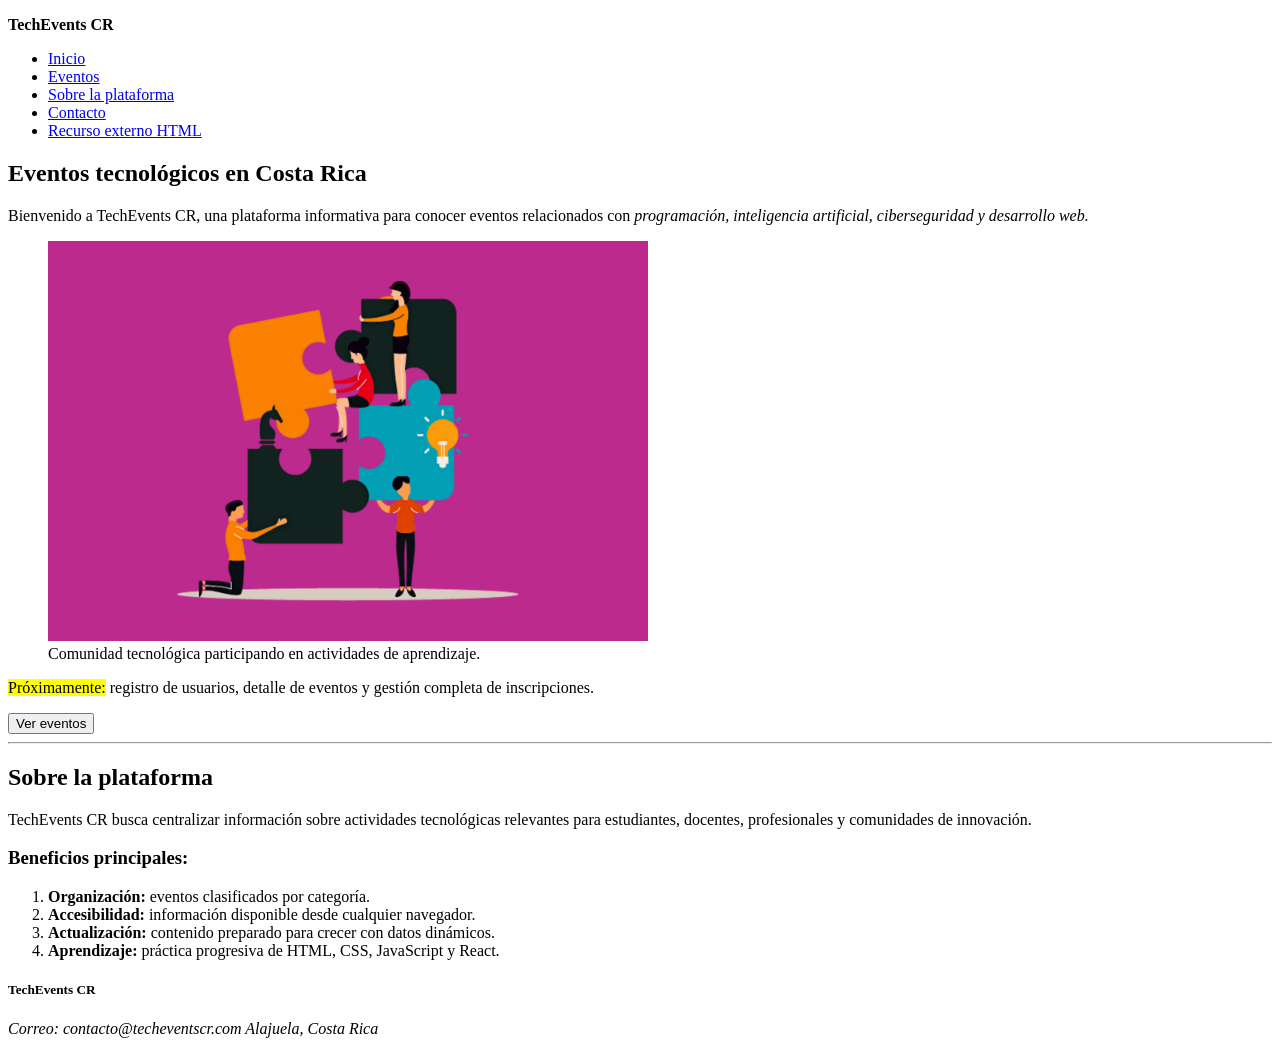
==== index.html @ 078d6c4d "Add files via upload" ====
<!DOCTYPE html>
<html lang="en">

<head>
    <meta charset="UTF-8">
    <meta name="viewport" content="width=device-width, initial-scale=1.0">
    <title>TechEvents CR | Inicio</title>
</head>

<body>
    <main>
        <header>
            <p><strong>TechEvents CR</strong></p>
            <nav>
                <ul>
                    <li><a href="index.html">Inicio</a></li>
                    <li><a href="eventos.html">Eventos</a></li>
                    <li><a href="#sobre-plataforma">Sobre la plataforma</a></li>
                    <li><a href="#contacto">Contacto</a></li>
                    <li><a href="https://www.w3schools.com/" target="_blank">Recurso externo HTML</a></li>
                </ul>
            </nav>
        </header>
        <section id="inicio">
            <h1>Eventos tecnológicos en Costa Rica</h1>

            <p>Bienvenido a TechEvents CR, una plataforma informativa para
                conocer eventos relacionados con <em>programación, inteligencia artificial,
                    ciberseguridad y desarrollo web.</em></p>

            <figure>
                <img src="assets/images/hero-eventos.png" alt="Personas en un evento tecnológico" width="600px">
                <figcaption>
                    Comunidad tecnológica participando en actividades de aprendizaje.
                </figcaption>
            </figure>
            <p>
                <mark>Próximamente:</mark> registro de usuarios, detalle de eventos y gestión completa de inscripciones.
            </p>
            <button>Ver eventos</button>
        </section>
        <hr>
        <section id="sobre-plataforma">
            <h2>Sobre la plataforma</h2>
            <p>TechEvents CR busca centralizar información sobre actividades tecnológicas relevantes para estudiantes,
                docentes, profesionales y comunidades de innovación.</p>
            <h3>Beneficios principales:</h3>
            <ol>
                <li><b>Organización:</b> eventos clasificados por categoría.</li>
                <li><b>Accesibilidad:</b> información disponible desde cualquier navegador.</li>
                <li><b>Actualización:</b> contenido preparado para crecer con datos dinámicos.</li>
                <li><b>Aprendizaje:</b> práctica progresiva de HTML, CSS, JavaScript y React.</li>
            </ol>
        </section>
    </main>
    <footer id="contacto">
        <h5>TechEvents CR</h5>
        <address>
            Correo: contacto@techeventscr.com
            Alajuela, Costa Rica
        </address>
    </footer>
</body>

</html>
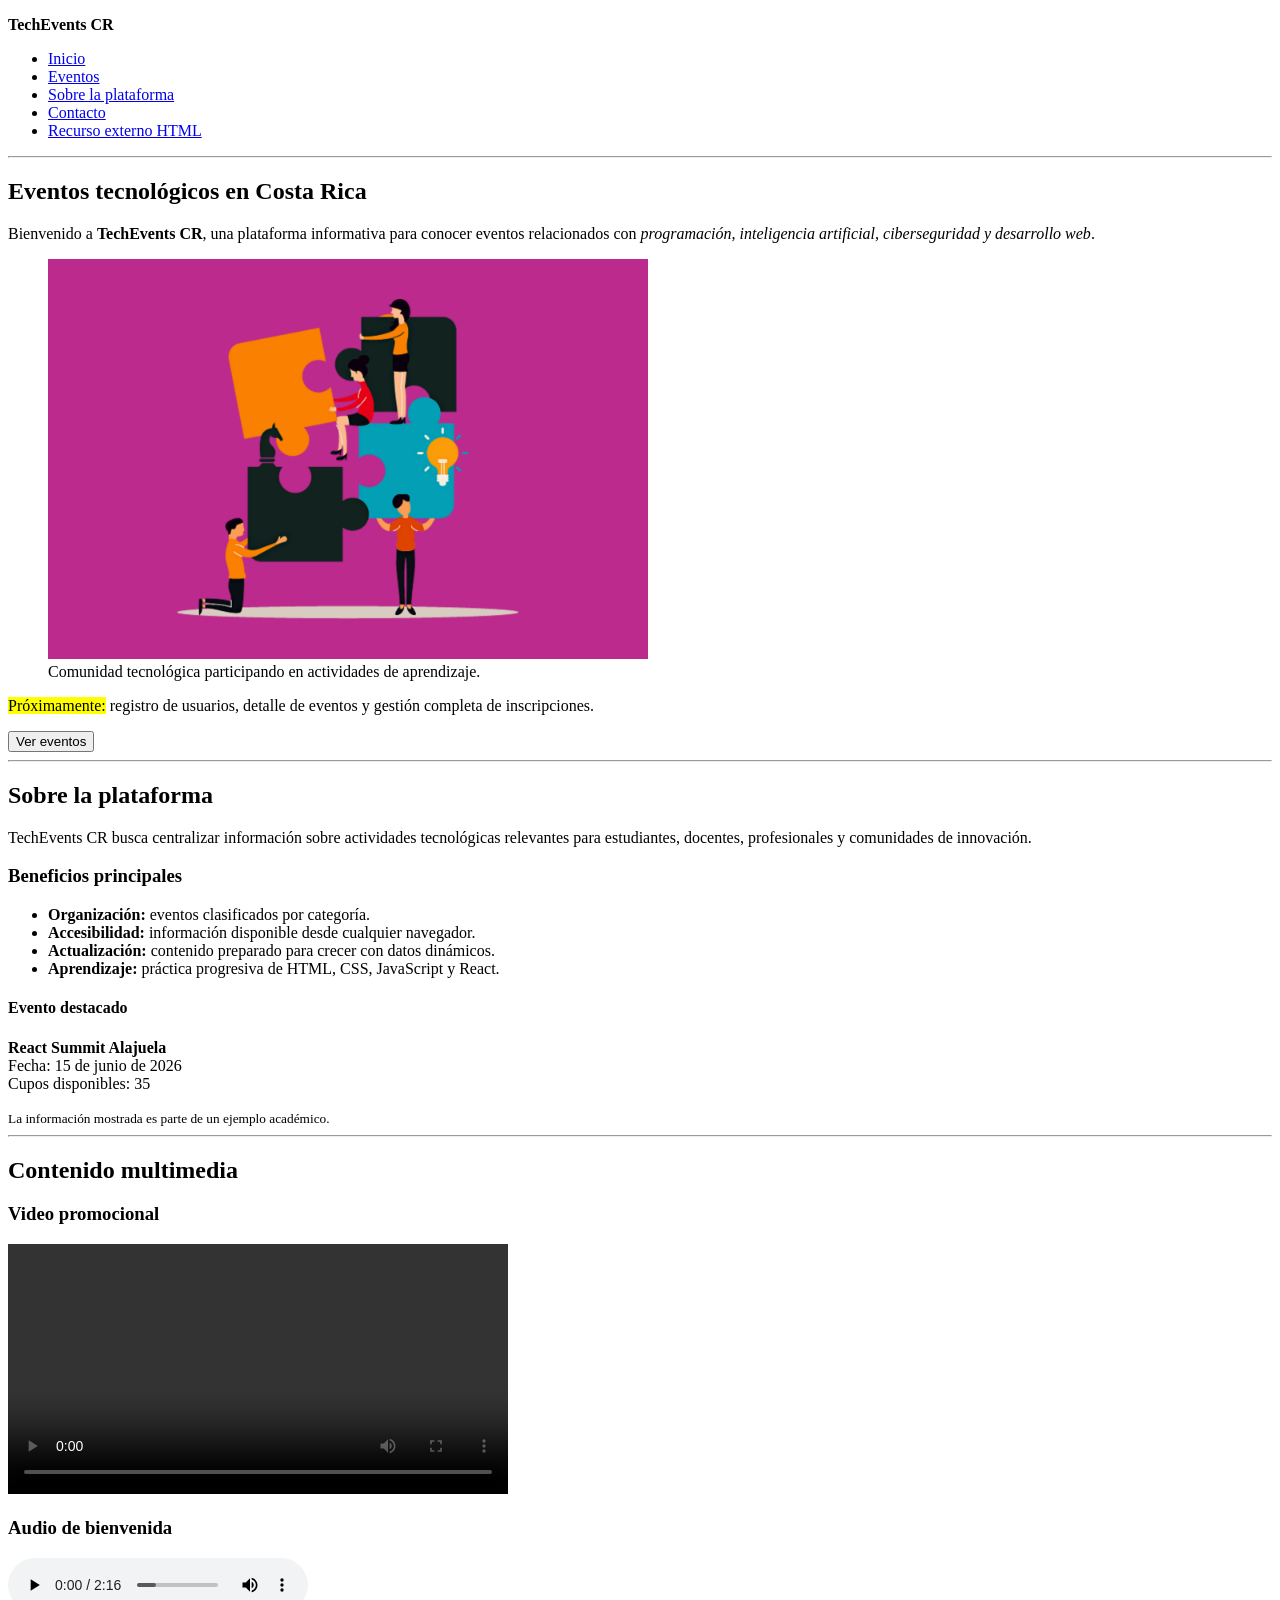
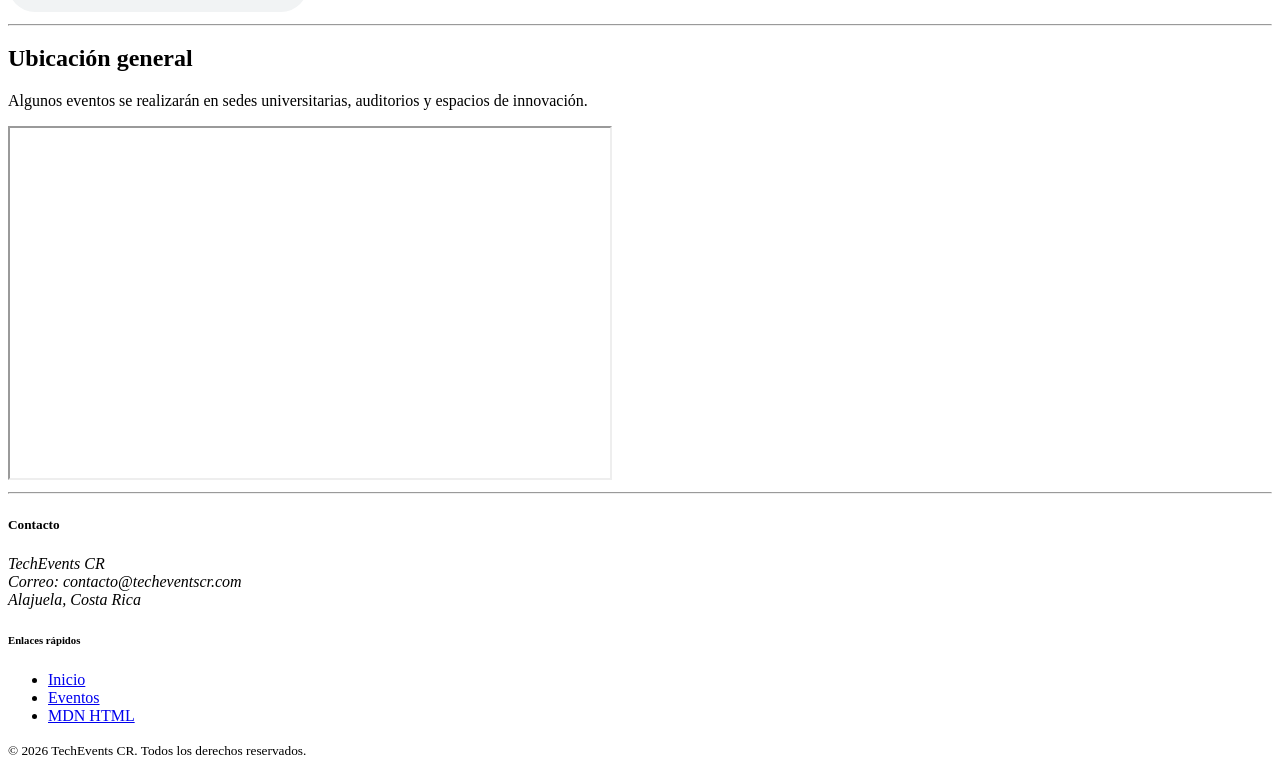
==== commit 78bc0dfe: "Localize pages to Spanish and add media Translate site to Spanish and enrich content in index.html a" ====
--- a/index.html
+++ b/index.html
@@ -1,65 +1,170 @@
 <!DOCTYPE html>
-<html lang="en">
-
+<html lang="es">
 <head>
     <meta charset="UTF-8">
     <meta name="viewport" content="width=device-width, initial-scale=1.0">
+    <meta 
+        name="description" 
+        content="TechEvents CR es un sitio web informativo sobre eventos tecnológicos en Costa Rica."
+    >
+    <meta 
+        name="keywords" 
+        content="eventos tecnológicos, Costa Rica, programación, inteligencia artificial, ciberseguridad, desarrollo web"
+    >
+    <meta name="author" content="TechEvents CR">
+
     <title>TechEvents CR | Inicio</title>
 </head>
 
 <body>
+
+    <header>
+        <p><strong>TechEvents CR</strong></p>
+
+        <nav>
+            <ul>
+                <li><a href="index.html">Inicio</a></li>
+                <li><a href="eventos.html">Eventos</a></li>
+                <li><a href="#sobre-plataforma">Sobre la plataforma</a></li>
+                <li><a href="#contacto">Contacto</a></li>
+                <li>
+                    <a href="https://www.w3schools.com/html/" target="_blank">
+                        Recurso externo HTML
+                    </a>
+                </li>
+            </ul>
+        </nav>
+    </header>
+
+    <hr>
+
     <main>
-        <header>
-            <p><strong>TechEvents CR</strong></p>
-            <nav>
-                <ul>
-                    <li><a href="index.html">Inicio</a></li>
-                    <li><a href="eventos.html">Eventos</a></li>
-                    <li><a href="#sobre-plataforma">Sobre la plataforma</a></li>
-                    <li><a href="#contacto">Contacto</a></li>
-                    <li><a href="https://www.w3schools.com/" target="_blank">Recurso externo HTML</a></li>
-                </ul>
-            </nav>
-        </header>
+
         <section id="inicio">
             <h1>Eventos tecnológicos en Costa Rica</h1>
 
-            <p>Bienvenido a TechEvents CR, una plataforma informativa para
-                conocer eventos relacionados con <em>programación, inteligencia artificial,
-                    ciberseguridad y desarrollo web.</em></p>
+            <p>
+                Bienvenido a <strong>TechEvents CR</strong>, una plataforma informativa para conocer
+                eventos relacionados con <em>programación, inteligencia artificial, ciberseguridad
+                y desarrollo web</em>.
+            </p>
 
             <figure>
-                <img src="assets/images/hero-eventos.png" alt="Personas en un evento tecnológico" width="600px">
+                <img 
+                    src="assets/images/hero-eventos.png" 
+                    alt="Personas participando en un evento tecnológico"
+                    width="600"
+                >
                 <figcaption>
                     Comunidad tecnológica participando en actividades de aprendizaje.
                 </figcaption>
             </figure>
+
             <p>
-                <mark>Próximamente:</mark> registro de usuarios, detalle de eventos y gestión completa de inscripciones.
+                <mark>Próximamente:</mark> registro de usuarios, detalle de eventos y gestión completa
+                de inscripciones.
             </p>
+
             <button>Ver eventos</button>
         </section>
+
         <hr>
+
         <section id="sobre-plataforma">
             <h2>Sobre la plataforma</h2>
-            <p>TechEvents CR busca centralizar información sobre actividades tecnológicas relevantes para estudiantes,
-                docentes, profesionales y comunidades de innovación.</p>
-            <h3>Beneficios principales:</h3>
-            <ol>
-                <li><b>Organización:</b> eventos clasificados por categoría.</li>
-                <li><b>Accesibilidad:</b> información disponible desde cualquier navegador.</li>
-                <li><b>Actualización:</b> contenido preparado para crecer con datos dinámicos.</li>
-                <li><b>Aprendizaje:</b> práctica progresiva de HTML, CSS, JavaScript y React.</li>
-            </ol>
+
+            <p>
+                TechEvents CR busca centralizar información sobre actividades tecnológicas relevantes
+                para estudiantes, docentes, profesionales y comunidades de innovación.
+            </p>
+
+            <h3>Beneficios principales</h3>
+
+            <ul>
+                <li><strong>Organización:</strong> eventos clasificados por categoría.</li>
+                <li><strong>Accesibilidad:</strong> información disponible desde cualquier navegador.</li>
+                <li><strong>Actualización:</strong> contenido preparado para crecer con datos dinámicos.</li>
+                <li><strong>Aprendizaje:</strong> práctica progresiva de HTML, CSS, JavaScript y React.</li>
+            </ul>
         </section>
+
+        <aside>
+            <h4>Evento destacado</h4>
+
+            <p>
+                <strong>React Summit Alajuela</strong><br>
+                Fecha: <time datetime="2026-06-15">15 de junio de 2026</time><br>
+                Cupos disponibles: <span>35</span>
+            </p>
+
+            <small>
+                La información mostrada es parte de un ejemplo académico.
+            </small>
+        </aside>
+
+        <hr>
+
+        <section>
+            <h2>Contenido multimedia</h2>
+
+            <h3>Video promocional</h3>
+
+            <video controls width="500">
+                <source src="assets/video/promo-evento.mp4" type="video/mp4">
+                Su navegador no soporta la reproducción de video.
+            </video>
+
+            <h3>Audio de bienvenida</h3>
+
+            <audio controls>
+                <source src="assets/audio/bienvenida.mp3" type="audio/mpeg">
+                Su navegador no soporta la reproducción de audio.
+            </audio>
+        </section>
+
+        <hr>
+
+        <section>
+            <h2>Ubicación general</h2>
+
+            <p>
+                Algunos eventos se realizarán en sedes universitarias, auditorios y espacios de innovación.
+            </p>
+
+            <iframe 
+                src="https://www.google.com/maps?q=Alajuela,Costa%20Rica&output=embed"
+                width="600"
+                height="350"
+                loading="lazy"
+                title="Mapa de Alajuela Costa Rica">
+            </iframe>
+        </section>
+
     </main>
+
+    <hr>
+
     <footer id="contacto">
-        <h5>TechEvents CR</h5>
+        <h5>Contacto</h5>
+
         <address>
-            Correo: contacto@techeventscr.com
+            TechEvents CR<br>
+            Correo: contacto@techeventscr.com<br>
             Alajuela, Costa Rica
         </address>
+
+        <h6>Enlaces rápidos</h6>
+
+        <ul>
+            <li><a href="index.html">Inicio</a></li>
+            <li><a href="eventos.html">Eventos</a></li>
+            <li><a href="https://developer.mozilla.org/es/docs/Web/HTML" target="_blank">MDN HTML</a></li>
+        </ul>
+
+        <p>
+            <small>&copy; 2026 TechEvents CR. Todos los derechos reservados.</small>
+        </p>
     </footer>
+
 </body>
-
 </html>
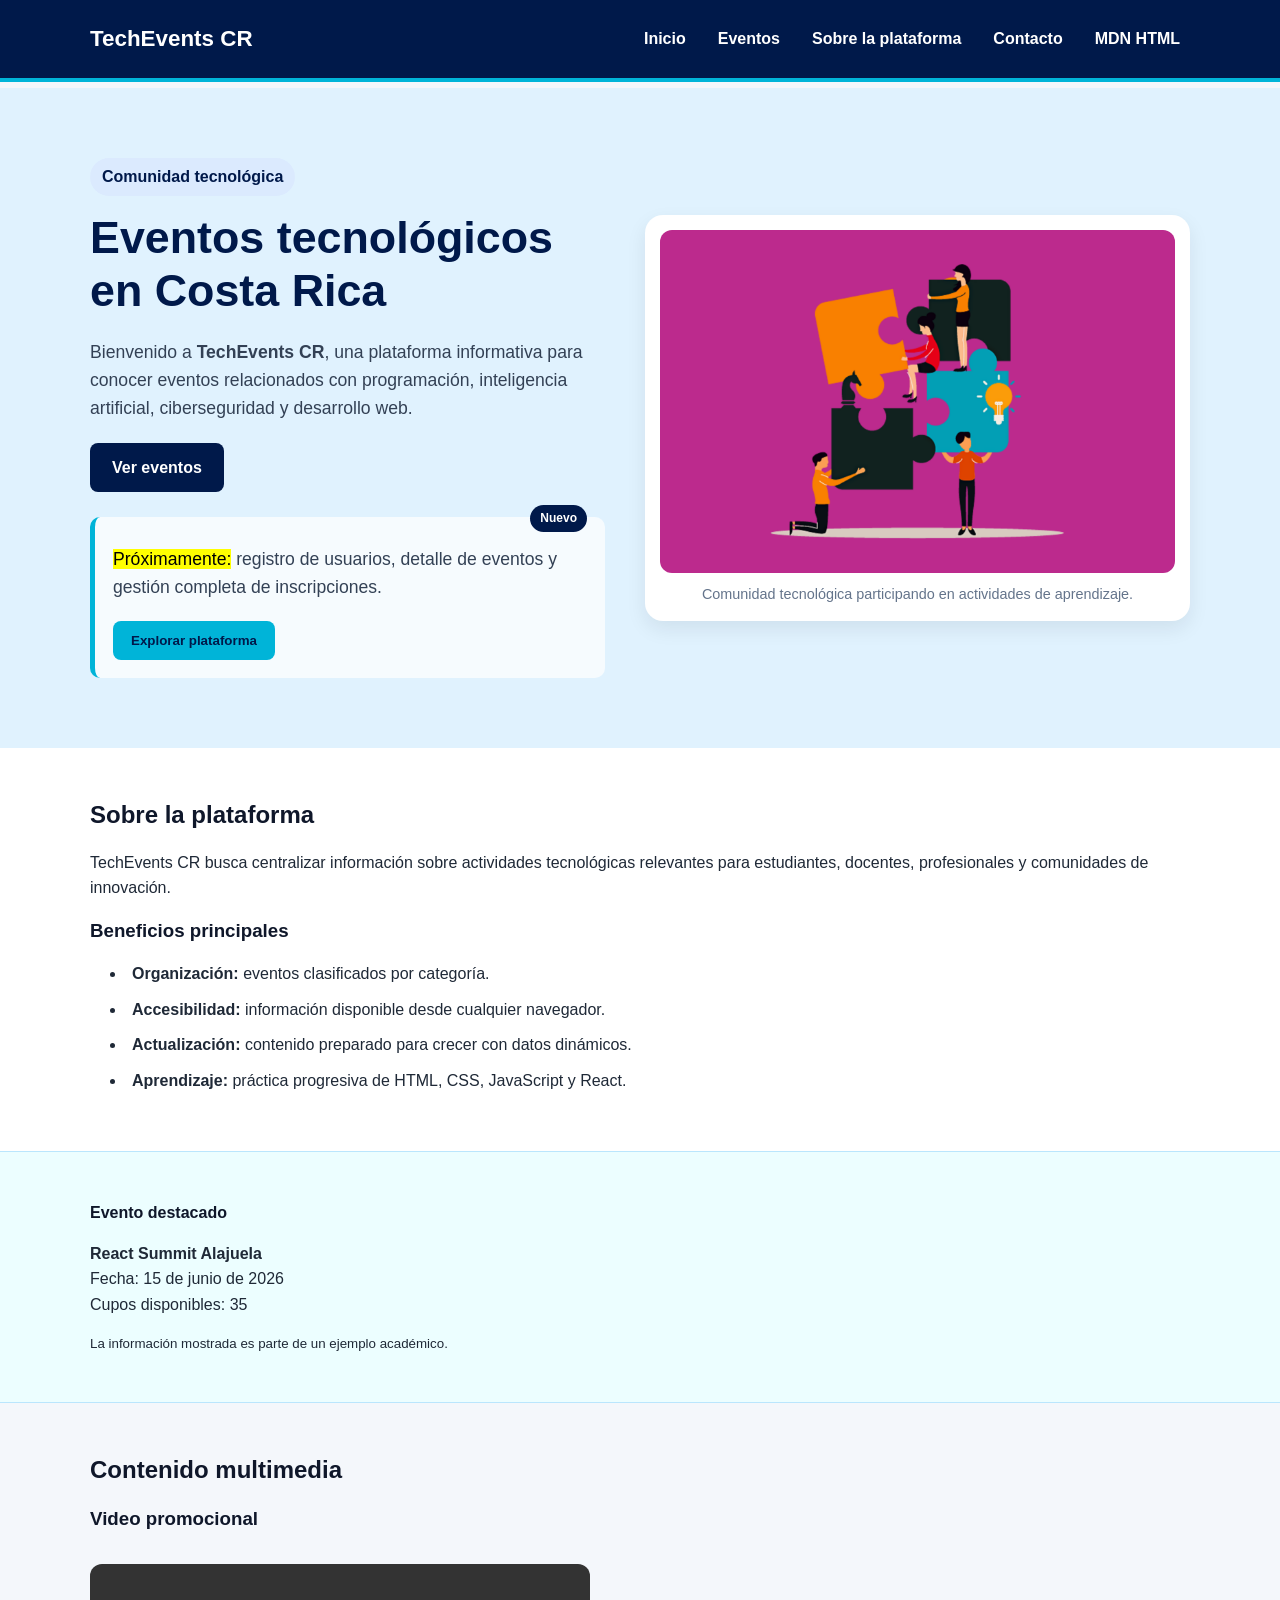
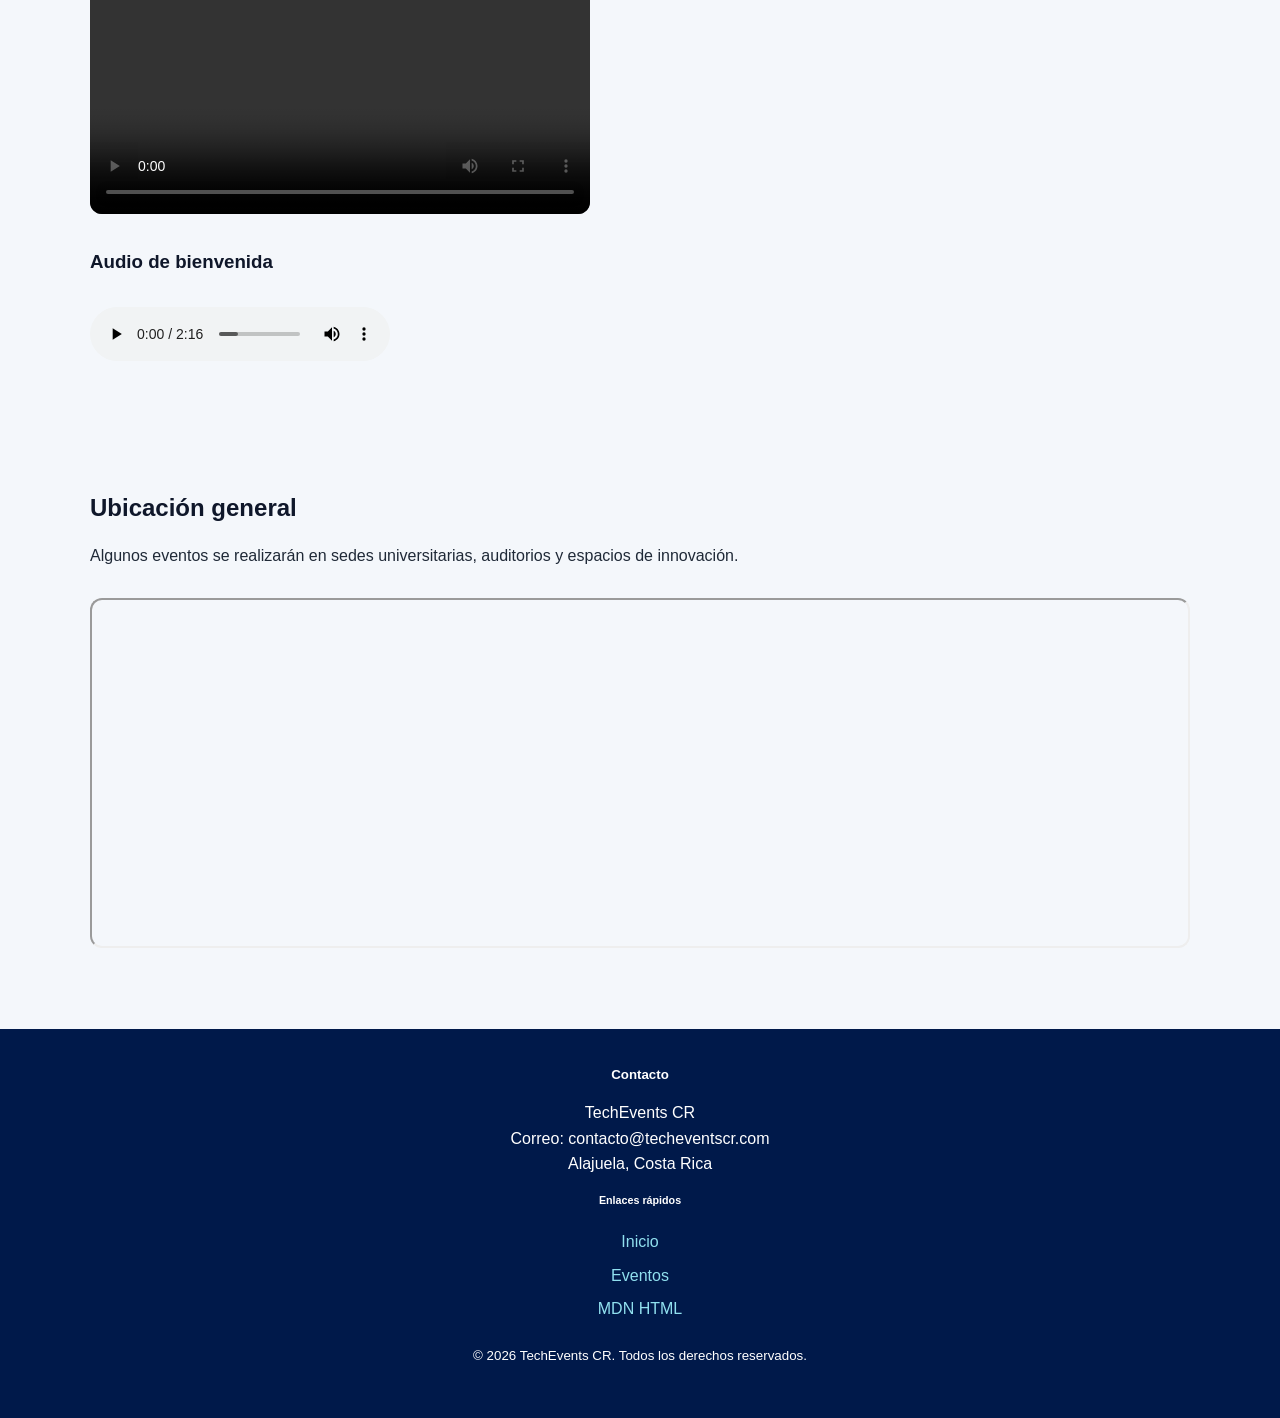
==== commit bee89152: "asdasd asdasd" ====
--- a/index.html
+++ b/index.html
@@ -1,170 +1,179 @@
-<!DOCTYPE html>
-<html lang="es">
-<head>
-    <meta charset="UTF-8">
-    <meta name="viewport" content="width=device-width, initial-scale=1.0">
-    <meta 
-        name="description" 
-        content="TechEvents CR es un sitio web informativo sobre eventos tecnológicos en Costa Rica."
-    >
-    <meta 
-        name="keywords" 
-        content="eventos tecnológicos, Costa Rica, programación, inteligencia artificial, ciberseguridad, desarrollo web"
-    >
-    <meta name="author" content="TechEvents CR">
-
-    <title>TechEvents CR | Inicio</title>
-</head>
-
-<body>
-
-    <header>
-        <p><strong>TechEvents CR</strong></p>
-
-        <nav>
-            <ul>
-                <li><a href="index.html">Inicio</a></li>
-                <li><a href="eventos.html">Eventos</a></li>
-                <li><a href="#sobre-plataforma">Sobre la plataforma</a></li>
-                <li><a href="#contacto">Contacto</a></li>
-                <li>
-                    <a href="https://www.w3schools.com/html/" target="_blank">
-                        Recurso externo HTML
-                    </a>
-                </li>
-            </ul>
-        </nav>
-    </header>
-
-    <hr>
-
-    <main>
-
-        <section id="inicio">
-            <h1>Eventos tecnológicos en Costa Rica</h1>
-
-            <p>
-                Bienvenido a <strong>TechEvents CR</strong>, una plataforma informativa para conocer
-                eventos relacionados con <em>programación, inteligencia artificial, ciberseguridad
-                y desarrollo web</em>.
-            </p>
-
-            <figure>
-                <img 
-                    src="assets/images/hero-eventos.png" 
-                    alt="Personas participando en un evento tecnológico"
-                    width="600"
-                >
-                <figcaption>
-                    Comunidad tecnológica participando en actividades de aprendizaje.
-                </figcaption>
-            </figure>
-
-            <p>
-                <mark>Próximamente:</mark> registro de usuarios, detalle de eventos y gestión completa
-                de inscripciones.
-            </p>
-
-            <button>Ver eventos</button>
-        </section>
-
-        <hr>
-
-        <section id="sobre-plataforma">
-            <h2>Sobre la plataforma</h2>
-
-            <p>
-                TechEvents CR busca centralizar información sobre actividades tecnológicas relevantes
-                para estudiantes, docentes, profesionales y comunidades de innovación.
-            </p>
-
-            <h3>Beneficios principales</h3>
-
-            <ul>
-                <li><strong>Organización:</strong> eventos clasificados por categoría.</li>
-                <li><strong>Accesibilidad:</strong> información disponible desde cualquier navegador.</li>
-                <li><strong>Actualización:</strong> contenido preparado para crecer con datos dinámicos.</li>
-                <li><strong>Aprendizaje:</strong> práctica progresiva de HTML, CSS, JavaScript y React.</li>
-            </ul>
-        </section>
-
-        <aside>
-            <h4>Evento destacado</h4>
-
-            <p>
-                <strong>React Summit Alajuela</strong><br>
-                Fecha: <time datetime="2026-06-15">15 de junio de 2026</time><br>
-                Cupos disponibles: <span>35</span>
-            </p>
-
-            <small>
-                La información mostrada es parte de un ejemplo académico.
-            </small>
-        </aside>
-
-        <hr>
-
-        <section>
-            <h2>Contenido multimedia</h2>
-
-            <h3>Video promocional</h3>
-
-            <video controls width="500">
-                <source src="assets/video/promo-evento.mp4" type="video/mp4">
-                Su navegador no soporta la reproducción de video.
-            </video>
-
-            <h3>Audio de bienvenida</h3>
-
-            <audio controls>
-                <source src="assets/audio/bienvenida.mp3" type="audio/mpeg">
-                Su navegador no soporta la reproducción de audio.
-            </audio>
-        </section>
-
-        <hr>
-
-        <section>
-            <h2>Ubicación general</h2>
-
-            <p>
-                Algunos eventos se realizarán en sedes universitarias, auditorios y espacios de innovación.
-            </p>
-
-            <iframe 
-                src="https://www.google.com/maps?q=Alajuela,Costa%20Rica&output=embed"
-                width="600"
-                height="350"
-                loading="lazy"
-                title="Mapa de Alajuela Costa Rica">
-            </iframe>
-        </section>
-
-    </main>
-
-    <hr>
-
-    <footer id="contacto">
-        <h5>Contacto</h5>
-
-        <address>
-            TechEvents CR<br>
-            Correo: contacto@techeventscr.com<br>
-            Alajuela, Costa Rica
-        </address>
-
-        <h6>Enlaces rápidos</h6>
-
-        <ul>
-            <li><a href="index.html">Inicio</a></li>
-            <li><a href="eventos.html">Eventos</a></li>
-            <li><a href="https://developer.mozilla.org/es/docs/Web/HTML" target="_blank">MDN HTML</a></li>
-        </ul>
-
-        <p>
-            <small>&copy; 2026 TechEvents CR. Todos los derechos reservados.</small>
-        </p>
-    </footer>
-
-</body>
+<!DOCTYPE html>
+<html lang="es">
+
+<head>
+    <meta charset="UTF-8">
+    <meta name="viewport" content="width=device-width, initial-scale=1.0">
+    <meta name="description"
+        content="TechEvents CR es un sitio web informativo sobre eventos tecnológicos en Costa Rica.">
+    <meta name="keywords"
+        content="eventos tecnológicos, Costa Rica, programación, inteligencia artificial, ciberseguridad, desarrollo web">
+    <meta name="author" content="TechEvents CR">
+    <!-- CSS externo principal del sitio -->
+    <link rel="stylesheet" href="css/style.css">
+    <title>TechEvents CR | Inicio</title>
+</head>
+
+<body>
+    <!-- Encabezado principal fijo del sitio -->
+    <header class="site-header">
+        <div class="container header-content">
+            <p class="logo"><strong>TechEvents CR</strong></p>
+
+            <!-- *** Checkbox oculto para controlar el menú hamburguesa sin JavaScript -->
+            <input type="checkbox" id="menu-toggle" class="menu-toggle">
+
+            <!-- *** Botón visual del menú hamburguesa -->
+            <label for="menu-toggle" class="menu-button">
+                <span></span>
+                <span></span>
+                <span></span>
+            </label>
+
+            <!-- Navegación principal -->
+            <nav class="main-nav">
+                <ul>
+                    <li><a href="index.html">Inicio</a></li>
+                    <li><a href="eventos.html">Eventos</a></li>
+                    <li><a href="#sobre-plataforma">Sobre la plataforma</a></li>
+                    <li><a href="#contacto">Contacto</a></li>
+                    <li>
+                        <a href="https://developer.mozilla.org/es/docs/Web/HTML" target="_blank">
+                            MDN HTML
+                        </a>
+                    </li>
+                </ul>
+            </nav>
+        </div>
+    </header>
+
+    <!-- Contenido principal -->
+    <main>
+        <!-- Sección hero con columnas flotantes -->
+        <section id="hero" class="hero">
+            <div class="container hero-content">
+                <div class="hero-text">
+                    <span class="hero-badge">Comunidad tecnológica</span>
+
+                    <h1>Eventos tecnológicos en Costa Rica</h1>
+                    <p>
+                        Bienvenido a <strong>TechEvents CR</strong>, una plataforma informativa para conocer
+                        eventos relacionados con programación, inteligencia artificial, ciberseguridad
+                        y desarrollo web.
+                    </p>
+
+                    <a class="btn-primary" href="eventos.html">
+                        Ver eventos
+                    </a>
+
+                    <!-- Caja relativa que contiene un elemento absoluto -->
+                    <div class="hero-info">
+                        <span class="info-label">Nuevo</span>
+                        <p>
+                            <mark>Próximamente:</mark> registro de usuarios, detalle de eventos y gestión completa
+                            de inscripciones.
+                        </p>
+                        <button class="btn-secondary">
+                            Explorar plataforma
+                        </button>
+                    </div>
+                </div>
+
+                <figure class="hero-image">
+                    <img src="assets/images/hero-eventos.png" alt="Personas participando en un evento tecnológico">
+                    <figcaption>
+                        Comunidad tecnológica participando en actividades de aprendizaje.
+                    </figcaption>
+                </figure>
+            </div>
+        </section>
+
+        <!-- Información general de la plataforma -->
+        <section id="sobre-plataforma">
+            <div class="container">
+                <h2>Sobre la plataforma</h2>
+                <p>
+                    TechEvents CR busca centralizar información sobre actividades tecnológicas relevantes
+                    para estudiantes, docentes, profesionales y comunidades de innovación.
+                </p>
+
+                <h3>Beneficios principales</h3>
+                <ul>
+                    <li><strong>Organización:</strong> eventos clasificados por categoría.</li>
+                    <li><strong>Accesibilidad:</strong> información disponible desde cualquier navegador.</li>
+                    <li><strong>Actualización:</strong> contenido preparado para crecer con datos dinámicos.</li>
+                    <li><strong>Aprendizaje:</strong> práctica progresiva de HTML, CSS, JavaScript y React.</li>
+                </ul>
+            </div>
+        </section>
+
+        <!-- Aside informativo separado del contenido principal -->
+        <aside>
+            <h4>Evento destacado</h4>
+            <p>
+                <strong>React Summit Alajuela</strong><br>
+                Fecha: <time datetime="2026-06-15">15 de junio de 2026</time><br>
+                Cupos disponibles: <span>35</span>
+            </p>
+            <small>
+                La información mostrada es parte de un ejemplo académico.
+            </small>
+        </aside>
+
+        <!-- Contenido multimedia -->
+        <section>
+            <div class="container">
+                <h2>Contenido multimedia</h2>
+
+                <h3>Video promocional</h3>
+                <video controls width="500">
+                    <source src="assets/video/promo-evento.mp4" type="video/mp4">
+                    Su navegador no soporta la reproducción de video.
+                </video>
+
+                <h3>Audio de bienvenida</h3>
+                <audio controls>
+                    <source src="assets/audio/bienvenida.mp3" type="audio/mpeg">
+                    Su navegador no soporta la reproducción de audio.
+                </audio>
+            </div>
+        </section>
+
+        <!-- Ubicación general -->
+        <section>
+            <div class="container">
+                <h2>Ubicación general</h2>
+                <p>
+                    Algunos eventos se realizarán en sedes universitarias, auditorios y espacios de innovación.
+                </p>
+
+                <iframe src="https://www.google.com/maps?q=Alajuela,Costa%20Rica&output=embed" width="600" height="350"
+                    loading="lazy" title="Mapa de Alajuela Costa Rica">
+                </iframe>
+            </div>
+        </section>
+    </main>
+
+    <!-- Pie de página -->
+    <footer id="contacto">
+        <h5>Contacto</h5>
+        <address>
+            TechEvents CR<br>
+            Correo: contacto@techeventscr.com<br>
+            Alajuela, Costa Rica
+        </address>
+
+        <h6>Enlaces rápidos</h6>
+        <ul>
+            <li><a href="index.html">Inicio</a></li>
+            <li><a href="eventos.html">Eventos</a></li>
+            <li><a href="https://developer.mozilla.org/es/docs/Web/HTML" target="_blank">MDN HTML</a></li>
+        </ul>
+
+        <p>
+            <small>&copy; 2026 TechEvents CR. Todos los derechos reservados.</small>
+        </p>
+    </footer>
+</body>
+
 </html>
--- a/css/style.css
+++ b/css/style.css
@@ -0,0 +1,753 @@
+/* =========================
+CSS BASE
+Reglas generales del sitio
+========================= */
+
+/* Elimina márgenes y espacios automáticos del navegador */
+* {
+    margin: 0;
+    padding: 0;
+    box-sizing: border-box;
+}
+
+/* Configuración general del documento */
+html {
+    font-size: 16px;
+    scroll-behavior: smooth;
+}
+
+/* Estilo general del sitio */
+body {
+    font-family: Arial, Helvetica, sans-serif;
+    background-color: #f4f7fb;
+    color: #1f2937;
+    line-height: 1.6;
+
+    /* *** Espacio para que el header fixed no tape el contenido */
+    padding-top: 88px;
+}
+
+/* Multimedia adaptable */
+img,
+video,
+iframe {
+    max-width: 100%;
+}
+
+/* Evita deformación y espacios inferiores */
+img {
+    height: auto;
+    display: block;
+}
+
+/* Enlaces sin subrayado */
+a {
+    text-decoration: none;
+}
+
+/* Viñetas dentro del bloque */
+ul {
+    list-style-position: inside;
+}
+
+/* =========================
+UTILIDADES GENERALES
+========================= */
+
+/* Contenedor centrado reutilizable */
+.container {
+    width: min(90%, 1100px);
+    margin: 0 auto;
+}
+
+/* Separación general entre secciones */
+section,
+aside {
+    padding: 48px 0;
+}
+
+/* Estilo base para títulos */
+h1,
+h2,
+h3,
+h4,
+h5,
+h6 {
+    color: #0f172a;
+    margin-bottom: 15px;
+}
+
+/* Separación entre párrafos */
+p {
+    margin-bottom: 15px;
+}
+
+/* =========================
+HEADER Y NAVEGACIÓN
+========================= */
+
+/* Header fijo superior */
+.site-header {
+    background-color: #00194a;
+    color: white;
+    padding: 18px 0;
+    border-bottom: 4px solid #00b4d8;
+
+    position: fixed;
+    top: 0;
+    left: 0;
+    width: 100%;
+
+    z-index: 1000;
+}
+
+/* *** Flexbox alinea logo, menú y botón hamburguesa */
+.header-content {
+    display: flex;
+    align-items: center;
+    justify-content: space-between;
+    gap: 20px;
+}
+
+/* Logo del sitio */
+.logo {
+    font-size: 1.4rem;
+    margin-bottom: 0;
+    white-space: nowrap;
+}
+
+/* *** Checkbox oculto usado para abrir/cerrar menú */
+.menu-toggle {
+    display: none;
+}
+
+/* *** Botón hamburguesa oculto en escritorio */
+.menu-button {
+    display: none;
+    width: 38px;
+    height: 32px;
+    cursor: pointer;
+}
+
+/* *** Líneas del botón hamburguesa */
+.menu-button span {
+    display: block;
+    height: 4px;
+    margin-bottom: 6px;
+    background-color: white;
+    border-radius: 4px;
+}
+
+/* Menú principal */
+.main-nav ul {
+    list-style: none;
+
+    /* *** Flexbox organiza enlaces en fila */
+    display: flex;
+    align-items: center;
+    gap: 12px;
+}
+
+/* Enlaces del menú */
+.main-nav a {
+    color: white;
+    font-weight: bold;
+    padding: 8px 10px;
+    border-radius: 6px;
+    display: inline-block;
+}
+
+/* Cambio visual al pasar el mouse */
+.main-nav a:hover {
+    background-color: #00b4d8;
+    color: #00194a;
+}
+
+/* =========================
+HERO
+========================= */
+
+.hero {
+    background-color: #e0f2fe;
+    padding: 70px 0;
+}
+
+/* *** Flexbox crea dos columnas responsivas */
+.hero-content {
+    display: flex;
+    align-items: center;
+    gap: 40px;
+}
+
+/* Columna de texto */
+.hero-text {
+    flex: 1;
+}
+
+/* Título principal */
+.hero-text h1 {
+    font-size: clamp(2rem, 5vw, 2.8rem);
+    color: #00194a;
+    margin-bottom: 20px;
+    line-height: 1.2;
+}
+
+/* Texto del hero */
+.hero-text p {
+    font-size: 1.1rem;
+    color: #334155;
+    margin-bottom: 20px;
+}
+
+/* Etiqueta decorativa */
+.hero-badge {
+    display: inline-block;
+    background-color: #dbeafe;
+    color: #00194a;
+    padding: 6px 12px;
+    border-radius: 20px;
+    font-weight: bold;
+    margin-bottom: 15px;
+}
+
+/* Columna de imagen */
+.hero-image {
+    flex: 1;
+    background-color: white;
+    padding: 15px;
+    border-radius: 18px;
+    box-shadow: 0 8px 20px rgba(15, 23, 42, 0.08);
+}
+
+/* Imagen principal */
+.hero-image img {
+    width: 100%;
+    border-radius: 12px;
+}
+
+/* Texto bajo imagen */
+.hero-image figcaption {
+    margin-top: 10px;
+    font-size: 0.9rem;
+    color: #64748b;
+    text-align: center;
+}
+
+/* Caja informativa */
+.hero-info {
+    margin-top: 25px;
+    padding: 28px 18px 18px 18px;
+    background-color: rgba(255, 255, 255, 0.7);
+    border-left: 5px solid #00b4d8;
+    border-radius: 10px;
+
+    /* Referencia para la etiqueta absoluta */
+    position: relative;
+}
+
+/* Etiqueta dentro de la caja */
+.info-label {
+    position: absolute;
+    top: -12px;
+    right: 18px;
+
+    background-color: #00194a;
+    color: white;
+    padding: 4px 10px;
+    border-radius: 20px;
+    font-size: 0.75rem;
+    font-weight: bold;
+
+    z-index: 2;
+}
+
+/* =========================
+BOTONES
+========================= */
+
+/* Enlace con apariencia de botón */
+.btn-primary {
+    display: inline-block;
+    background-color: #00194a;
+    color: white;
+    padding: 12px 22px;
+    border-radius: 8px;
+    font-weight: bold;
+}
+
+/* Hover del botón principal */
+.btn-primary:hover {
+    background-color: #00b4d8;
+    color: #00194a;
+}
+
+/* Botón secundario */
+.btn-secondary {
+    background-color: #00b4d8;
+    color: #00194a;
+    border: none;
+    padding: 12px 18px;
+    border-radius: 8px;
+    font-weight: bold;
+    cursor: pointer;
+}
+
+/* Hover del botón secundario */
+.btn-secondary:hover {
+    background-color: #0096c7;
+    color: white;
+}
+
+/* =========================
+SOBRE LA PLATAFORMA
+========================= */
+
+#sobre-plataforma {
+    background-color: white;
+}
+
+#sobre-plataforma ul {
+    padding-left: 20px;
+    margin-top: 15px;
+}
+
+#sobre-plataforma li {
+    margin-bottom: 10px;
+}
+
+/* =========================
+EVENTOS
+========================= */
+
+.events-section {
+    background-color: #f4f7fb;
+}
+
+/* *** Grid crea columnas automáticas y responsivas */
+.events-grid {
+    display: grid;
+
+    /* *** Ajusta cantidad de columnas según espacio disponible */
+    grid-template-columns: repeat(auto-fit, minmax(260px, 1fr));
+
+    gap: 28px;
+    align-items: stretch;
+}
+
+/* Tarjeta de evento */
+.event-card {
+    background-color: white;
+    border: 1px solid #dbeafe;
+    border-radius: 16px;
+    overflow: hidden;
+    box-shadow: 0 8px 20px rgba(15, 23, 42, 0.08);
+
+    position: relative;
+
+    /* *** Flex interno mantiene contenido ordenado verticalmente */
+    display: flex;
+    flex-direction: column;
+}
+
+/* Elimina márgenes propios del figure */
+.event-card figure {
+    margin: 0;
+}
+
+/* Imagen de tarjeta */
+.event-card img {
+    width: 100%;
+    height: 220px;
+    object-fit: cover;
+}
+
+/* Texto bajo imagen */
+.event-card figcaption {
+    font-size: 0.8rem;
+    color: #64748b;
+
+    /* *** Más espacio para que no quede pegado */
+    padding: 10px 16px 0 16px;
+}
+
+/* Contenido textual de tarjeta */
+.event-card-content {
+    /* *** Corrige texto pegado a la orilla */
+    padding: 20px;
+
+    /* *** Hace que el contenido ocupe el espacio disponible */
+    flex: 1;
+}
+
+/* Párrafos dentro de tarjetas */
+.event-card-content p {
+    margin-bottom: 10px;
+}
+
+/* Etiqueta superior de tarjeta */
+.card-label {
+    position: absolute;
+    top: 12px;
+    right: 12px;
+
+    background-color: #00194a;
+    color: white;
+    padding: 5px 10px;
+    border-radius: 20px;
+
+    font-size: 0.75rem;
+    font-weight: bold;
+
+    z-index: 5;
+}
+
+/* Categoría del evento */
+.event-category {
+    display: inline-block;
+    background-color: #dbeafe;
+    color: #00194a;
+    padding: 6px 12px;
+    border-radius: 20px;
+    font-size: 0.85rem;
+    font-weight: bold;
+    margin-bottom: 12px;
+}
+
+/* =========================
+ASIDE
+========================= */
+
+aside {
+    background-color: #ecfeff;
+    border-top: 1px solid #bae6fd;
+    border-bottom: 1px solid #bae6fd;
+}
+
+/* *** Centra contenido del aside sin repetir estilos */
+aside p,
+aside small,
+aside h2,
+aside h4 {
+    width: min(90%, 1100px);
+    margin-left: auto;
+    margin-right: auto;
+}
+
+aside small {
+    display: block;
+}
+
+/* =========================
+TABLA RESPONSIVA
+========================= */
+
+/* *** Sección de tabla con separación visual */
+.table-section {
+    padding-top: 48px;
+    padding-bottom: 48px;
+}
+
+/* *** Permite desplazamiento horizontal si la pantalla es estrecha */
+.table-responsive {
+    width: 100%;
+    overflow-x: auto;
+    border-radius: 14px;
+    box-shadow: 0 8px 20px rgba(15, 23, 42, 0.08);
+}
+
+/* *** Tabla limpia, legible y adaptable */
+table {
+    width: 100%;
+    border-collapse: collapse;
+    background-color: white;
+    min-width: 650px;
+}
+
+/* *** Encabezados y celdas con mejor separación */
+th,
+td {
+    padding: 14px 16px;
+    border-bottom: 1px solid #cbd5e1;
+    text-align: left;
+    vertical-align: top;
+}
+
+/* *** Encabezado destacado */
+th {
+    background-color: #00194a;
+    color: white;
+    font-weight: bold;
+}
+
+/* *** Alterna color para lectura */
+tr:nth-child(even) {
+    background-color: #f8fafc;
+}
+
+/* *** Efecto suave al pasar mouse */
+tbody tr:hover {
+    background-color: #e0f2fe;
+}
+
+/* *** Última fila sin borde inferior */
+tbody tr:last-child td {
+    border-bottom: none;
+}
+
+/* =========================
+MULTIMEDIA
+========================= */
+
+video,
+audio,
+iframe {
+    margin-top: 15px;
+    margin-bottom: 25px;
+    border-radius: 12px;
+}
+
+iframe {
+    width: 100%;
+}
+
+/* =========================
+FOOTER
+========================= */
+
+footer {
+    background-color: #00194a;
+    color: white;
+    padding: 35px 0;
+    text-align: center;
+}
+
+/* Enlaces del footer */
+footer a {
+    color: #90e0ef;
+}
+
+/* Hover del footer */
+footer a:hover {
+    color: white;
+}
+
+footer ul {
+    list-style: none;
+    margin: 20px 0;
+}
+
+footer li {
+    margin-bottom: 8px;
+}
+
+footer h5,
+footer h6 {
+    color: white;
+}
+
+footer address {
+    font-style: normal;
+    margin-bottom: 15px;
+}
+
+/* =========================
+MEDIA QUERY TABLET
+========================= */
+
+/* *** Ajustes para pantallas medianas */
+@media (max-width: 900px) {
+    body {
+        padding-top: 86px;
+    }
+
+    /* *** Hero pasa de dos columnas a una columna */
+    .hero-content {
+        flex-direction: column;
+        align-items: flex-start;
+    }
+
+    .hero-text,
+    .hero-image {
+        width: 100%;
+    }
+
+    .hero-image {
+        max-width: 650px;
+    }
+
+    /* *** Menú todavía visible, pero con menos separación */
+    .main-nav ul {
+        gap: 6px;
+    }
+
+    .main-nav a {
+        font-size: 0.9rem;
+        padding: 7px 8px;
+    }
+}
+
+/* =========================
+MEDIA QUERY MÓVIL
+========================= */
+
+/* *** Ajustes para pantallas pequeñas */
+@media (max-width: 700px) {
+    body {
+        padding-top: 78px;
+    }
+
+    .site-header {
+        padding: 14px 0;
+    }
+
+    .header-content {
+        position: relative;
+    }
+
+    /* *** Muestra el botón hamburguesa */
+    .menu-button {
+        display: block;
+    }
+
+    /* *** Menú oculto inicialmente */
+    .main-nav {
+        display: none;
+        position: absolute;
+        top: 52px;
+        left: 0;
+        width: 100%;
+
+        background-color: #00194a;
+        border-top: 1px solid #00b4d8;
+        padding: 14px;
+        border-radius: 0 0 12px 12px;
+
+        z-index: 999;
+    }
+
+    /* *** Cuando el checkbox está activo, se muestra el menú */
+    .menu-toggle:checked~.main-nav {
+        display: block;
+    }
+
+    /* *** Menú vertical en móvil */
+    .main-nav ul {
+        display: flex;
+        flex-direction: column;
+        align-items: stretch;
+        gap: 8px;
+    }
+
+    .main-nav a {
+        display: block;
+        padding: 12px;
+        background-color: rgba(255, 255, 255, 0.08);
+    }
+
+    .hero {
+        padding: 48px 0;
+    }
+
+    .hero-text h1 {
+        font-size: 2rem;
+    }
+
+    .events-grid {
+        grid-template-columns: 1fr;
+    }
+
+    .event-card img {
+        height: 200px;
+    }
+
+    /* *** La tabla cambia a formato tarjeta en móvil */
+    .table-responsive {
+        overflow-x: visible;
+        box-shadow: none;
+    }
+
+    table {
+        min-width: 0;
+        border-collapse: separate;
+        border-spacing: 0 14px;
+        background-color: transparent;
+    }
+
+    thead {
+        display: none;
+    }
+
+    tbody,
+    tr,
+    td {
+        display: block;
+        width: 100%;
+    }
+
+    tr {
+        background-color: white;
+        border: 1px solid #dbeafe;
+        border-radius: 14px;
+        padding: 12px;
+        box-shadow: 0 6px 16px rgba(15, 23, 42, 0.08);
+    }
+
+    td {
+        border-bottom: 1px solid #e2e8f0;
+        padding: 10px 8px;
+    }
+
+    td:last-child {
+        border-bottom: none;
+    }
+
+    /* *** Muestra el nombre de cada columna antes del valor */
+    td::before {
+        content: attr(data-label);
+        display: block;
+        font-weight: bold;
+        color: #00194a;
+        margin-bottom: 4px;
+    }
+
+    /* *** Resalta visualmente el nombre del evento en móvil */
+    td[data-label="Evento"] {
+        color: #00194a;
+        font-weight: bold;
+        font-size: 1rem;
+        background-color: #dbeafe;
+        padding: 12px;
+        border-radius: 8px;
+        margin-bottom: 8px;
+    }
+}
+
+/* =========================
+MEDIA QUERY MÓVIL PEQUEÑO
+========================= */
+
+/* *** Ajustes para teléfonos angostos */
+@media (max-width: 420px) {
+    .logo {
+        font-size: 1.15rem;
+    }
+
+    .hero-text h1 {
+        font-size: 1.75rem;
+    }
+
+    .btn-primary,
+    .btn-secondary {
+        width: 100%;
+        text-align: center;
+    }
+
+    .event-card-content {
+        padding: 18px;
+    }
+
+    .card-label {
+        font-size: 0.7rem;
+        right: 8px;
+    }
+}
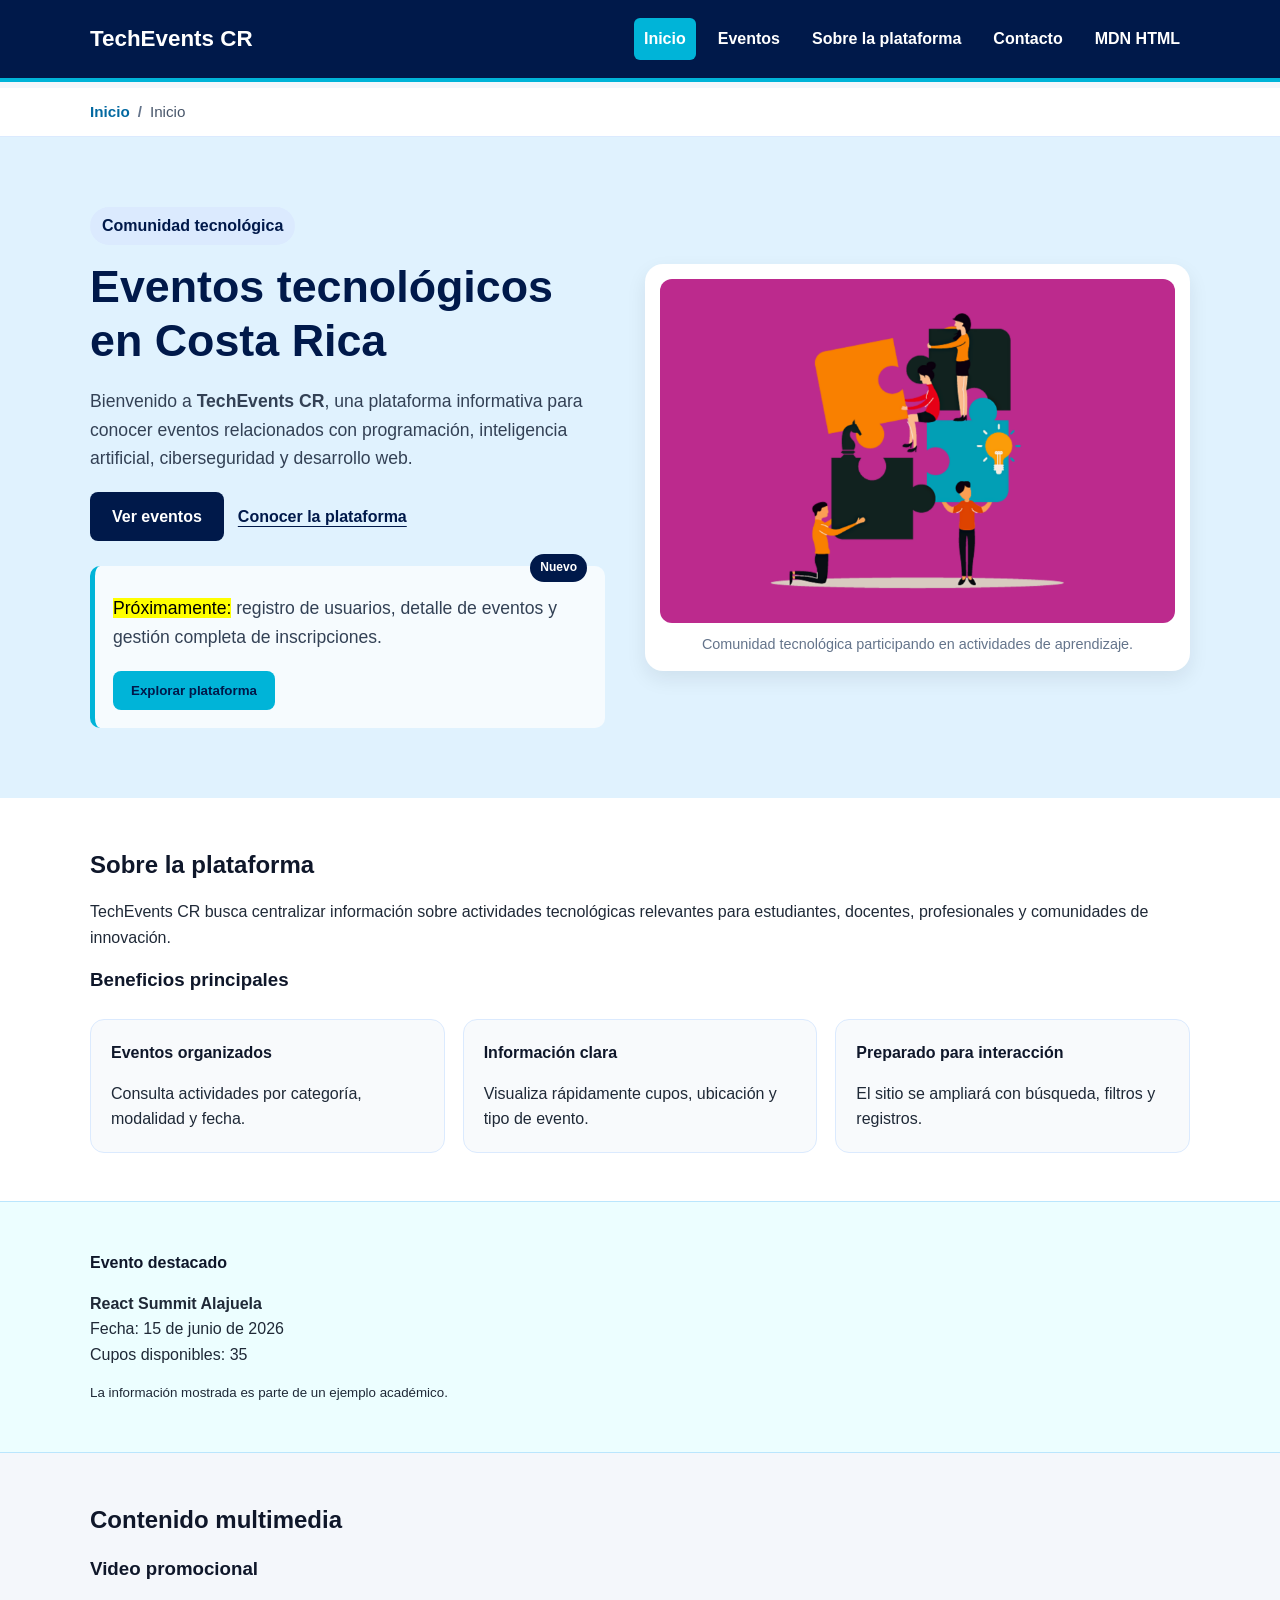
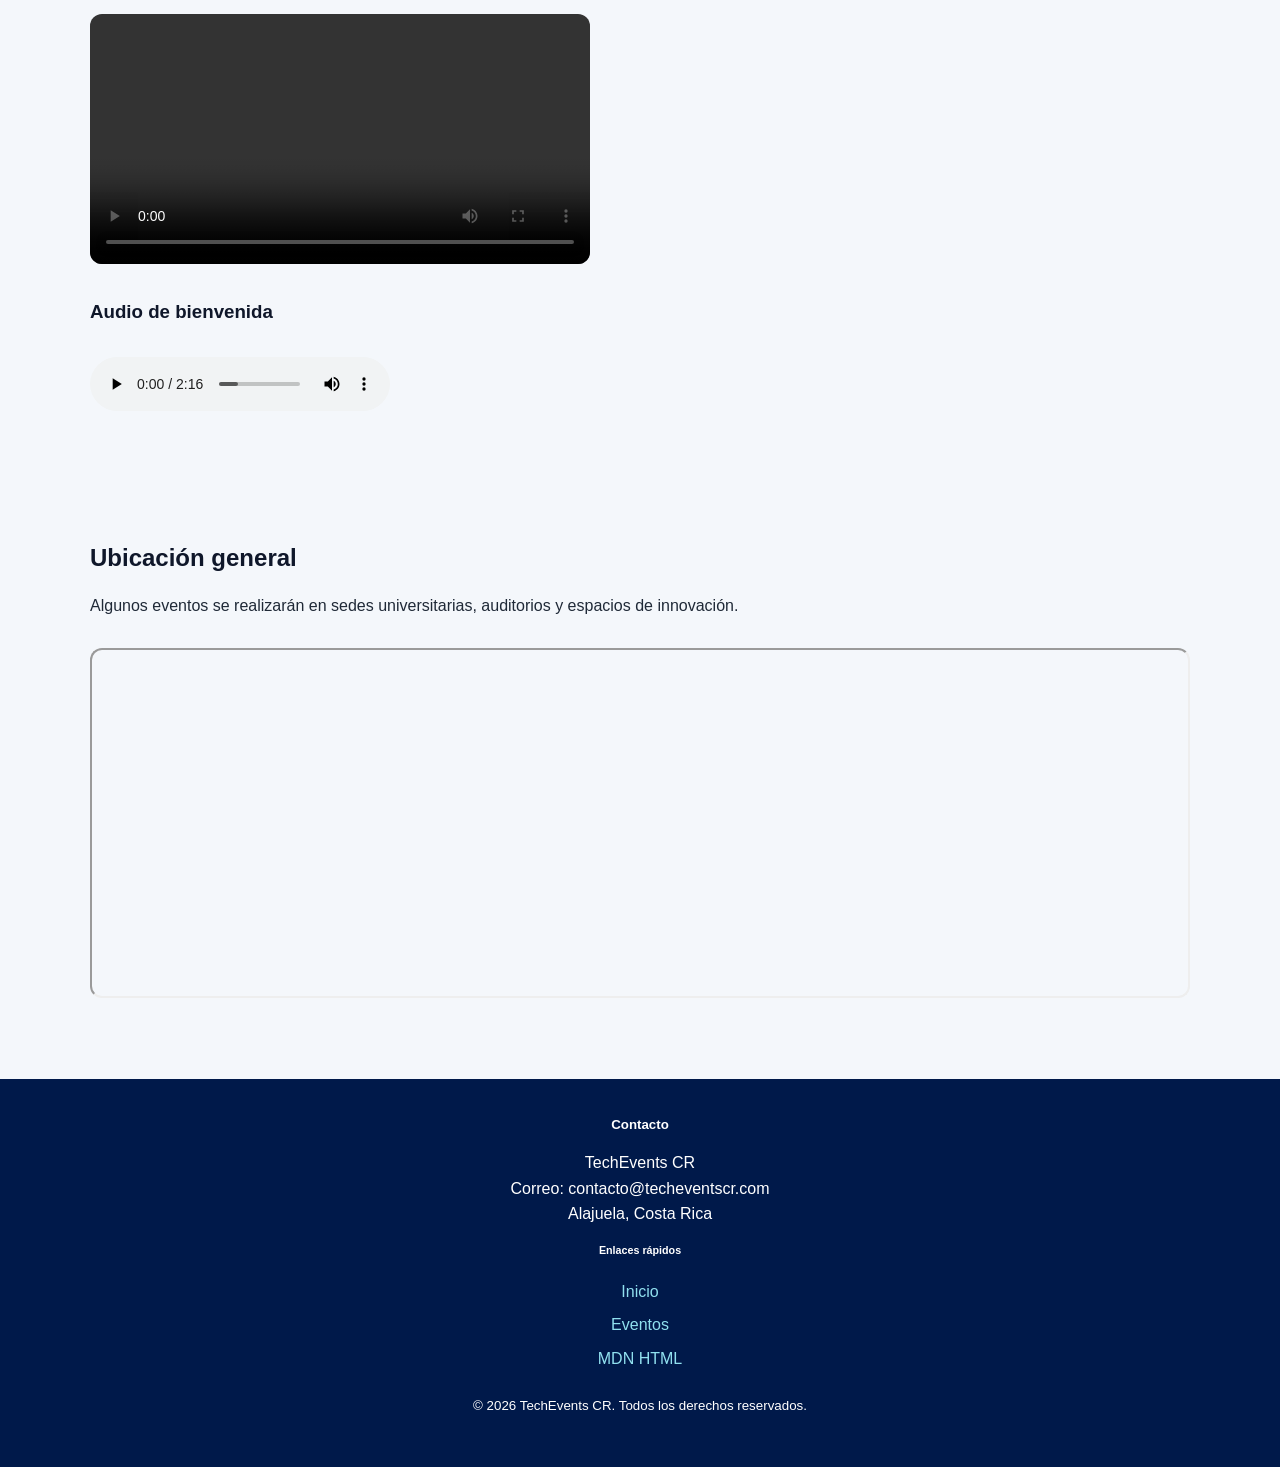
==== commit 422f7a31: "hghjj uytjy" ====
--- a/index.html
+++ b/index.html
@@ -33,7 +33,7 @@
             <!-- Navegación principal -->
             <nav class="main-nav">
                 <ul>
-                    <li><a href="index.html">Inicio</a></li>
+                    <li><a class="active-link" href="index.html">Inicio</a></li>
                     <li><a href="eventos.html">Eventos</a></li>
                     <li><a href="#sobre-plataforma">Sobre la plataforma</a></li>
                     <li><a href="#contacto">Contacto</a></li>
@@ -46,7 +46,13 @@
             </nav>
         </div>
     </header>
-
+    <!-- Ubicacion actual -->
+    <nav class="breadcrumb" aria-label="Ubicación actual">
+        <div class="container">
+            <a href="index.html">Inicio</a>
+            <span>Inicio</span>
+        </div>
+    </nav>
     <!-- Contenido principal -->
     <main>
         <!-- Sección hero con columnas flotantes -->
@@ -61,10 +67,16 @@
                         eventos relacionados con programación, inteligencia artificial, ciberseguridad
                         y desarrollo web.
                     </p>
-
-                    <a class="btn-primary" href="eventos.html">
-                        Ver eventos
-                    </a>
+                    <!-- Mejora de jerarquia visual -->
+                    <div class="hero-actions">
+                        <a class="btn-primary" href="eventos.html">
+                            Ver eventos
+                        </a>
+
+                        <a class="btn-link" href="#sobre-plataforma">
+                            Conocer la plataforma
+                        </a>
+                    </div>
 
                     <!-- Caja relativa que contiene un elemento absoluto -->
                     <div class="hero-info">
@@ -79,12 +91,14 @@
                     </div>
                 </div>
 
+
                 <figure class="hero-image">
                     <img src="assets/images/hero-eventos.png" alt="Personas participando en un evento tecnológico">
                     <figcaption>
                         Comunidad tecnológica participando en actividades de aprendizaje.
                     </figcaption>
                 </figure>
+
             </div>
         </section>
 
@@ -96,14 +110,23 @@
                     TechEvents CR busca centralizar información sobre actividades tecnológicas relevantes
                     para estudiantes, docentes, profesionales y comunidades de innovación.
                 </p>
-
                 <h3>Beneficios principales</h3>
-                <ul>
-                    <li><strong>Organización:</strong> eventos clasificados por categoría.</li>
-                    <li><strong>Accesibilidad:</strong> información disponible desde cualquier navegador.</li>
-                    <li><strong>Actualización:</strong> contenido preparado para crecer con datos dinámicos.</li>
-                    <li><strong>Aprendizaje:</strong> práctica progresiva de HTML, CSS, JavaScript y React.</li>
-                </ul>
+                <div class="benefits-grid">
+                    <article class="benefit-card">
+                        <h4>Eventos organizados</h4>
+                        <p>Consulta actividades por categoría, modalidad y fecha.</p>
+                    </article>
+
+                    <article class="benefit-card">
+                        <h4>Información clara</h4>
+                        <p>Visualiza rápidamente cupos, ubicación y tipo de evento.</p>
+                    </article>
+
+                    <article class="benefit-card">
+                        <h4>Preparado para interacción</h4>
+                        <p>El sitio se ampliará con búsqueda, filtros y registros.</p>
+                    </article>
+                </div>
             </div>
         </section>
 
--- a/css/style.css
+++ b/css/style.css
@@ -23,7 +23,7 @@
     color: #1f2937;
     line-height: 1.6;
 
-    /* *** Espacio para que el header fixed no tape el contenido */
+    /*  Espacio para que el header fixed no tape el contenido */
     padding-top: 88px;
 }
 
@@ -101,7 +101,7 @@
     z-index: 1000;
 }
 
-/* *** Flexbox alinea logo, menú y botón hamburguesa */
+/*  Flexbox alinea logo, menú y botón hamburguesa */
 .header-content {
     display: flex;
     align-items: center;
@@ -116,12 +116,12 @@
     white-space: nowrap;
 }
 
-/* *** Checkbox oculto usado para abrir/cerrar menú */
+/*  Checkbox oculto usado para abrir/cerrar menú */
 .menu-toggle {
     display: none;
 }
 
-/* *** Botón hamburguesa oculto en escritorio */
+/*  Botón hamburguesa oculto en escritorio */
 .menu-button {
     display: none;
     width: 38px;
@@ -129,7 +129,7 @@
     cursor: pointer;
 }
 
-/* *** Líneas del botón hamburguesa */
+/*  Líneas del botón hamburguesa */
 .menu-button span {
     display: block;
     height: 4px;
@@ -142,7 +142,7 @@
 .main-nav ul {
     list-style: none;
 
-    /* *** Flexbox organiza enlaces en fila */
+    /*  Flexbox organiza enlaces en fila */
     display: flex;
     align-items: center;
     gap: 12px;
@@ -172,7 +172,7 @@
     padding: 70px 0;
 }
 
-/* *** Flexbox crea dos columnas responsivas */
+/*  Flexbox crea dos columnas responsivas */
 .hero-content {
     display: flex;
     align-items: center;
@@ -323,11 +323,11 @@
     background-color: #f4f7fb;
 }
 
-/* *** Grid crea columnas automáticas y responsivas */
+/*  Grid crea columnas automáticas y responsivas */
 .events-grid {
     display: grid;
 
-    /* *** Ajusta cantidad de columnas según espacio disponible */
+    /*  Ajusta cantidad de columnas según espacio disponible */
     grid-template-columns: repeat(auto-fit, minmax(260px, 1fr));
 
     gap: 28px;
@@ -344,7 +344,7 @@
 
     position: relative;
 
-    /* *** Flex interno mantiene contenido ordenado verticalmente */
+    /*  Flex interno mantiene contenido ordenado verticalmente */
     display: flex;
     flex-direction: column;
 }
@@ -366,16 +366,16 @@
     font-size: 0.8rem;
     color: #64748b;
 
-    /* *** Más espacio para que no quede pegado */
+    /*  Más espacio para que no quede pegado */
     padding: 10px 16px 0 16px;
 }
 
 /* Contenido textual de tarjeta */
 .event-card-content {
-    /* *** Corrige texto pegado a la orilla */
+    /*  Corrige texto pegado a la orilla */
     padding: 20px;
 
-    /* *** Hace que el contenido ocupe el espacio disponible */
+    /*  Hace que el contenido ocupe el espacio disponible */
     flex: 1;
 }
 
@@ -423,7 +423,7 @@
     border-bottom: 1px solid #bae6fd;
 }
 
-/* *** Centra contenido del aside sin repetir estilos */
+/*  Centra contenido del aside sin repetir estilos */
 aside p,
 aside small,
 aside h2,
@@ -441,13 +441,13 @@
 TABLA RESPONSIVA
 ========================= */
 
-/* *** Sección de tabla con separación visual */
+/*  Sección de tabla con separación visual */
 .table-section {
     padding-top: 48px;
     padding-bottom: 48px;
 }
 
-/* *** Permite desplazamiento horizontal si la pantalla es estrecha */
+/*  Permite desplazamiento horizontal si la pantalla es estrecha */
 .table-responsive {
     width: 100%;
     overflow-x: auto;
@@ -455,7 +455,7 @@
     box-shadow: 0 8px 20px rgba(15, 23, 42, 0.08);
 }
 
-/* *** Tabla limpia, legible y adaptable */
+/*  Tabla limpia, legible y adaptable */
 table {
     width: 100%;
     border-collapse: collapse;
@@ -463,7 +463,7 @@
     min-width: 650px;
 }
 
-/* *** Encabezados y celdas con mejor separación */
+/*  Encabezados y celdas con mejor separación */
 th,
 td {
     padding: 14px 16px;
@@ -472,24 +472,24 @@
     vertical-align: top;
 }
 
-/* *** Encabezado destacado */
+/*  Encabezado destacado */
 th {
     background-color: #00194a;
     color: white;
     font-weight: bold;
 }
 
-/* *** Alterna color para lectura */
+/*  Alterna color para lectura */
 tr:nth-child(even) {
     background-color: #f8fafc;
 }
 
-/* *** Efecto suave al pasar mouse */
+/*  Efecto suave al pasar mouse */
 tbody tr:hover {
     background-color: #e0f2fe;
 }
 
-/* *** Última fila sin borde inferior */
+/*  Última fila sin borde inferior */
 tbody tr:last-child td {
     border-bottom: none;
 }
@@ -551,16 +551,212 @@
 }
 
 /* =========================
+UX: NAVEGACIÓN ACTIVA
+========================= */
+
+/*  Indica visualmente la página actual */
+.active-link {
+    background-color: #00b4d8;
+    color: #00194a;
+}
+
+/*  Mejora accesibilidad al navegar con teclado */
+.main-nav a:focus,
+.btn-primary:focus,
+.btn-secondary:focus,
+.btn-card:focus,
+.btn-link:focus {
+    outline: 3px solid #90e0ef;
+    outline-offset: 3px;
+}
+
+/* =========================
+UX: UBICACIÓN ACTUAL
+========================= */
+
+/*  Breadcrumb muestra dónde está el usuario */
+.breadcrumb {
+    background-color: white;
+    border-bottom: 1px solid #dbeafe;
+    padding: 12px 0;
+}
+
+/*  Distribución simple de ruta */
+.breadcrumb .container {
+    display: flex;
+    gap: 8px;
+    align-items: center;
+    font-size: 0.95rem;
+}
+
+/*  Separador visual sin agregar texto extra al HTML */
+.breadcrumb a::after {
+    content: "/";
+    margin-left: 8px;
+    color: #64748b;
+}
+
+.breadcrumb a {
+    color: #0369a1;
+    font-weight: bold;
+}
+
+.breadcrumb span {
+    color: #475569;
+}
+
+/* =========================
+UX: JERARQUÍA VISUAL
+========================= */
+
+/*  Separa acción principal y secundaria */
+.hero-actions {
+    display: flex;
+    align-items: center;
+    gap: 14px;
+    flex-wrap: wrap;
+}
+
+/*  Acción secundaria menos fuerte que el botón principal */
+.btn-link {
+    color: #00194a;
+    font-weight: bold;
+    text-decoration: underline;
+    text-underline-offset: 4px;
+}
+
+/*  Beneficios resumidos para lectura rápida */
+.benefits-grid {
+    display: grid;
+    grid-template-columns: repeat(auto-fit, minmax(220px, 1fr));
+    gap: 18px;
+    margin-top: 24px;
+}
+
+/*  Tarjetas informativas breves */
+.benefit-card {
+    background-color: #f8fafc;
+    border: 1px solid #dbeafe;
+    border-radius: 14px;
+    padding: 20px;
+}
+
+.benefit-card h3 {
+    color: #00194a;
+    margin-bottom: 8px;
+}
+
+.benefit-card p {
+    margin-bottom: 0;
+}
+
+/*  El título del evento debe destacar más que los datos */
+.event-card h3 {
+    font-size: 1.25rem;
+    color: #00194a;
+    margin-bottom: 12px;
+}
+
+/*  Estado de disponibilidad dentro de la tarjeta */
+.availability {
+    display: inline-block;
+    padding: 6px 10px;
+    border-radius: 20px;
+    font-weight: bold;
+    font-size: 0.85rem;
+}
+
+/*  Estado positivo */
+.available {
+    background-color: #dcfce7;
+    color: #166534;
+}
+
+/*  Botón dentro de tarjeta */
+.btn-card {
+    display: inline-block;
+    margin-top: 12px;
+    background-color: #00194a;
+    color: white;
+    padding: 10px 14px;
+    border-radius: 8px;
+    font-weight: bold;
+}
+
+/*  Feedback visual al pasar el mouse */
+.btn-card:hover {
+    background-color: #00b4d8;
+    color: #00194a;
+}
+
+/* =========================
+UX: ESTADOS DE INTERFAZ
+========================= */
+
+/* ***  Estados visibles antes del listado */
+.ui-states-demo {
+    display: flex;
+    gap: 12px;
+    flex-wrap: wrap;
+    margin: 18px 0 28px 0;
+}
+
+/* ***  Base visual de cada estado */
+.state-box {
+    padding: 10px 14px;
+    border-radius: 20px;
+    font-weight: bold;
+    font-size: 0.9rem;
+}
+
+/* ***  Estado exitoso */
+.state-success {
+    background-color: #dcfce7;
+    color: #166534;
+}
+
+/* ***  Estado de advertencia */
+.state-warning {
+    background-color: #fef3c7;
+    color: #92400e;
+}
+
+/* ***  Estado de alerta */
+.state-danger {
+    background-color: #fee2e2;
+    color: #991b1b;
+}
+
+/* ***  Estado vacío simulado */
+.empty-state {
+    margin-top: 32px;
+    padding: 28px;
+    background-color: white;
+    border: 2px dashed #cbd5e1;
+    border-radius: 16px;
+    text-align: center;
+}
+/* ***  Contenido del estado vacío */
+.empty-state h3 {
+    color: #00194a;
+}
+/* ***  Contenido del estado vacío */
+.empty-state p {
+    color: #475569;
+    margin-bottom: 0;
+}
+
+/* =========================
 MEDIA QUERY TABLET
 ========================= */
 
-/* *** Ajustes para pantallas medianas */
+/*  Ajustes para pantallas medianas */
 @media (max-width: 900px) {
     body {
         padding-top: 86px;
     }
 
-    /* *** Hero pasa de dos columnas a una columna */
+    /*  Hero pasa de dos columnas a una columna */
     .hero-content {
         flex-direction: column;
         align-items: flex-start;
@@ -575,7 +771,7 @@
         max-width: 650px;
     }
 
-    /* *** Menú todavía visible, pero con menos separación */
+    /*  Menú todavía visible, pero con menos separación */
     .main-nav ul {
         gap: 6px;
     }
@@ -590,7 +786,7 @@
 MEDIA QUERY MÓVIL
 ========================= */
 
-/* *** Ajustes para pantallas pequeñas */
+/*  Ajustes para pantallas pequeñas */
 @media (max-width: 700px) {
     body {
         padding-top: 78px;
@@ -604,12 +800,12 @@
         position: relative;
     }
 
-    /* *** Muestra el botón hamburguesa */
+    /*  Muestra el botón hamburguesa */
     .menu-button {
         display: block;
     }
 
-    /* *** Menú oculto inicialmente */
+    /*  Menú oculto inicialmente */
     .main-nav {
         display: none;
         position: absolute;
@@ -625,12 +821,12 @@
         z-index: 999;
     }
 
-    /* *** Cuando el checkbox está activo, se muestra el menú */
+    /*  Cuando el checkbox está activo, se muestra el menú */
     .menu-toggle:checked~.main-nav {
         display: block;
     }
 
-    /* *** Menú vertical en móvil */
+    /*  Menú vertical en móvil */
     .main-nav ul {
         display: flex;
         flex-direction: column;
@@ -660,7 +856,7 @@
         height: 200px;
     }
 
-    /* *** La tabla cambia a formato tarjeta en móvil */
+    /*  La tabla cambia a formato tarjeta en móvil */
     .table-responsive {
         overflow-x: visible;
         box-shadow: none;
@@ -701,7 +897,7 @@
         border-bottom: none;
     }
 
-    /* *** Muestra el nombre de cada columna antes del valor */
+    /*  Muestra el nombre de cada columna antes del valor */
     td::before {
         content: attr(data-label);
         display: block;
@@ -710,7 +906,7 @@
         margin-bottom: 4px;
     }
 
-    /* *** Resalta visualmente el nombre del evento en móvil */
+    /*  Resalta visualmente el nombre del evento en móvil */
     td[data-label="Evento"] {
         color: #00194a;
         font-weight: bold;
@@ -720,13 +916,40 @@
         border-radius: 8px;
         margin-bottom: 8px;
     }
+    /* *** Breadcrumb más compacto en celular */
+    .breadcrumb .container {
+        font-size: 0.85rem;
+        flex-wrap: wrap;
+    }
+
+    /* *** Acciones del hero en columna para mejor toque */
+    .hero-actions {
+        flex-direction: column;
+        align-items: stretch;
+    }
+
+    .btn-link {
+        text-align: center;
+        padding: 10px;
+    }
+
+    /* *** Estados de interfaz ocupan todo el ancho */
+    .state-box {
+        width: 100%;
+        text-align: center;
+    }
+
+    .btn-card {
+        width: 100%;
+        text-align: center;
+    }
 }
 
 /* =========================
 MEDIA QUERY MÓVIL PEQUEÑO
 ========================= */
 
-/* *** Ajustes para teléfonos angostos */
+/*  Ajustes para teléfonos angostos */
 @media (max-width: 420px) {
     .logo {
         font-size: 1.15rem;
@@ -750,4 +973,4 @@
         font-size: 0.7rem;
         right: 8px;
     }
-}+}
